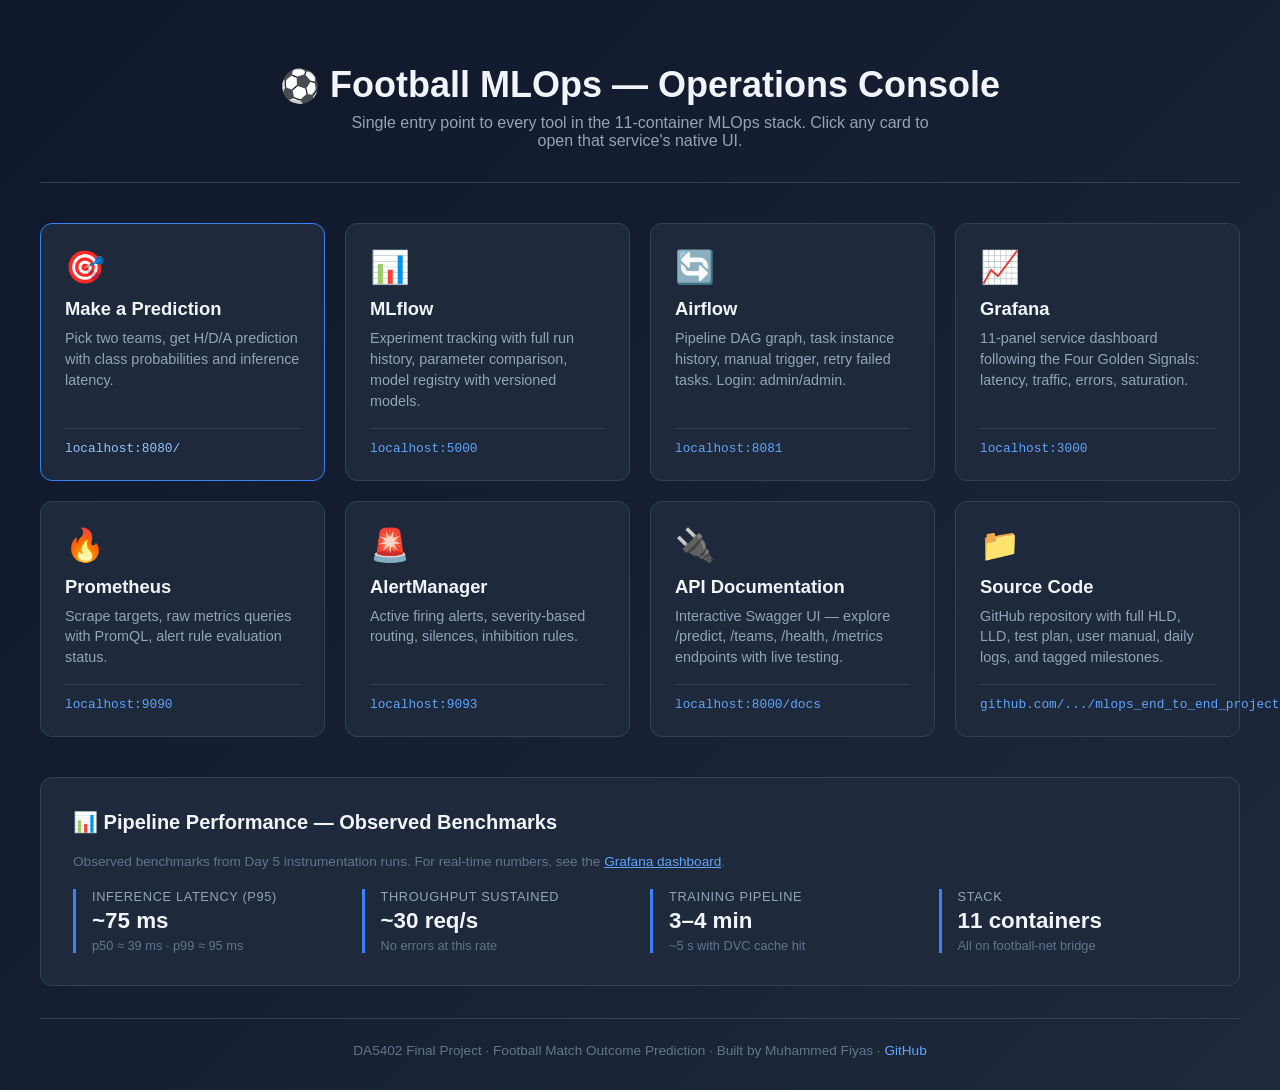
==== frontend/templates/dashboard.html @ bcad50b8 "fix(frontend): correct misleading 'Live Numbers' wording on dashboard The pipeline performance secti" ====
<!DOCTYPE html>
<html lang="en">
<head>
<meta charset="UTF-8">
<meta name="viewport" content="width=device-width, initial-scale=1.0">
<title>Football MLOps — Operations Console</title>
<style>
  * { margin: 0; padding: 0; box-sizing: border-box; }
  body {
    font-family: -apple-system, BlinkMacSystemFont, "Segoe UI", Roboto, sans-serif;
    background: linear-gradient(135deg, #0f172a 0%, #1e293b 100%);
    color: #e2e8f0;
    min-height: 100vh;
    padding: 2rem 1rem;
  }
  .container { max-width: 1200px; margin: 0 auto; }
  header {
    text-align: center;
    margin-bottom: 2.5rem;
    padding: 2rem 1rem;
    border-bottom: 1px solid #334155;
  }
  header h1 {
    font-size: 2.25rem;
    color: #f1f5f9;
    margin-bottom: 0.5rem;
    font-weight: 700;
  }
  header h1 .icon { font-size: 2rem; }
  header p {
    color: #94a3b8;
    font-size: 1rem;
    max-width: 600px;
    margin: 0 auto;
  }
  .grid {
    display: grid;
    grid-template-columns: repeat(auto-fill, minmax(260px, 1fr));
    gap: 1.25rem;
    margin-bottom: 2.5rem;
  }
  .card {
    background: #1e293b;
    border: 1px solid #334155;
    border-radius: 12px;
    padding: 1.5rem;
    text-decoration: none;
    color: inherit;
    transition: transform 0.15s, border-color 0.15s, box-shadow 0.15s;
    display: flex;
    flex-direction: column;
    min-height: 180px;
  }
  .card:hover {
    transform: translateY(-3px);
    border-color: #3b82f6;
    box-shadow: 0 8px 24px rgba(59, 130, 246, 0.2);
  }
  .card-icon {
    font-size: 2rem;
    margin-bottom: 0.75rem;
  }
  .card-title {
    font-size: 1.15rem;
    font-weight: 600;
    color: #f1f5f9;
    margin-bottom: 0.5rem;
  }
  .card-desc {
    color: #94a3b8;
    font-size: 0.9rem;
    line-height: 1.45;
    margin-bottom: 1rem;
    flex-grow: 1;
  }
  .card-url {
    color: #60a5fa;
    font-family: "Monaco", "Menlo", monospace;
    font-size: 0.8rem;
    padding-top: 0.75rem;
    border-top: 1px solid #334155;
  }
  .card.primary { border-color: #3b82f6; }
  .card.primary .card-url { color: #93c5fd; }

  .summary-section {
    background: #1e293b;
    border: 1px solid #334155;
    border-radius: 12px;
    padding: 2rem;
    margin-bottom: 2rem;
  }
  .summary-section h2 {
    color: #f1f5f9;
    margin-bottom: 1.25rem;
    font-size: 1.25rem;
  }
  .summary-grid {
    display: grid;
    grid-template-columns: repeat(auto-fit, minmax(200px, 1fr));
    gap: 1.25rem;
  }
  .stat {
    border-left: 3px solid #3b82f6;
    padding-left: 1rem;
  }
  .stat-label {
    color: #94a3b8;
    font-size: 0.8rem;
    text-transform: uppercase;
    letter-spacing: 0.05em;
    margin-bottom: 0.25rem;
  }
  .stat-value {
    color: #f1f5f9;
    font-size: 1.4rem;
    font-weight: 600;
  }
  .stat-detail {
    color: #64748b;
    font-size: 0.8rem;
    margin-top: 0.25rem;
  }

  footer {
    text-align: center;
    color: #64748b;
    font-size: 0.85rem;
    padding-top: 1.5rem;
    border-top: 1px solid #334155;
  }
  footer a { color: #60a5fa; text-decoration: none; }
  footer a:hover { text-decoration: underline; }
</style>
</head>
<body>
<div class="container">
  <header>
    <h1><span class="icon">⚽</span> Football MLOps — Operations Console</h1>
    <p>Single entry point to every tool in the 11-container MLOps stack.
       Click any card to open that service's native UI.</p>
  </header>

  <div class="grid">
    <a href="/" class="card primary">
      <div class="card-icon">🎯</div>
      <div class="card-title">Make a Prediction</div>
      <div class="card-desc">Pick two teams, get H/D/A prediction with class probabilities and inference latency.</div>
      <div class="card-url">localhost:8080/</div>
    </a>

    <a href="http://localhost:5000" target="_blank" class="card">
      <div class="card-icon">📊</div>
      <div class="card-title">MLflow</div>
      <div class="card-desc">Experiment tracking with full run history, parameter comparison, model registry with versioned models.</div>
      <div class="card-url">localhost:5000</div>
    </a>

    <a href="http://localhost:8081" target="_blank" class="card">
      <div class="card-icon">🔄</div>
      <div class="card-title">Airflow</div>
      <div class="card-desc">Pipeline DAG graph, task instance history, manual trigger, retry failed tasks. Login: admin/admin.</div>
      <div class="card-url">localhost:8081</div>
    </a>

    <a href="http://localhost:3000" target="_blank" class="card">
      <div class="card-icon">📈</div>
      <div class="card-title">Grafana</div>
      <div class="card-desc">11-panel service dashboard following the Four Golden Signals: latency, traffic, errors, saturation.</div>
      <div class="card-url">localhost:3000</div>
    </a>

    <a href="http://localhost:9090" target="_blank" class="card">
      <div class="card-icon">🔥</div>
      <div class="card-title">Prometheus</div>
      <div class="card-desc">Scrape targets, raw metrics queries with PromQL, alert rule evaluation status.</div>
      <div class="card-url">localhost:9090</div>
    </a>

    <a href="http://localhost:9093" target="_blank" class="card">
      <div class="card-icon">🚨</div>
      <div class="card-title">AlertManager</div>
      <div class="card-desc">Active firing alerts, severity-based routing, silences, inhibition rules.</div>
      <div class="card-url">localhost:9093</div>
    </a>

    <a href="http://localhost:8000/docs" target="_blank" class="card">
      <div class="card-icon">🔌</div>
      <div class="card-title">API Documentation</div>
      <div class="card-desc">Interactive Swagger UI — explore /predict, /teams, /health, /metrics endpoints with live testing.</div>
      <div class="card-url">localhost:8000/docs</div>
    </a>

    <a href="https://github.com/muhammed786fiyas/mlops_end_to_end_project" target="_blank" class="card">
      <div class="card-icon">📁</div>
      <div class="card-title">Source Code</div>
      <div class="card-desc">GitHub repository with full HLD, LLD, test plan, user manual, daily logs, and tagged milestones.</div>
      <div class="card-url">github.com/.../mlops_end_to_end_project</div>
    </a>
  </div>

  <div class="summary-section">
    <h2>📊 Pipeline Performance — Observed Benchmarks</h2>
    <p style="color: #64748b; font-size: 0.85rem; margin-bottom: 1.25rem;">
      Observed benchmarks from Day 5 instrumentation runs. For real-time numbers, see the
      <a href="http://localhost:3000" target="_blank" style="color: #60a5fa;">Grafana dashboard</a>.
    </p>
    <div class="summary-grid">
      <div class="stat">
        <div class="stat-label">Inference Latency (p95)</div>
        <div class="stat-value">~75 ms</div>
        <div class="stat-detail">p50 ≈ 39 ms · p99 ≈ 95 ms</div>
      </div>
      <div class="stat">
        <div class="stat-label">Throughput Sustained</div>
        <div class="stat-value">~30 req/s</div>
        <div class="stat-detail">No errors at this rate</div>
      </div>
      <div class="stat">
        <div class="stat-label">Training Pipeline</div>
        <div class="stat-value">3–4 min</div>
        <div class="stat-detail">~5 s with DVC cache hit</div>
      </div>
      <div class="stat">
        <div class="stat-label">Stack</div>
        <div class="stat-value">11 containers</div>
        <div class="stat-detail">All on football-net bridge</div>
      </div>
    </div>
  </div>

  <footer>
    DA5402 Final Project · Football Match Outcome Prediction · Built by Muhammed Fiyas ·
    <a href="https://github.com/muhammed786fiyas/mlops_end_to_end_project" target="_blank">GitHub</a>
  </footer>
</div>
</body>
</html>
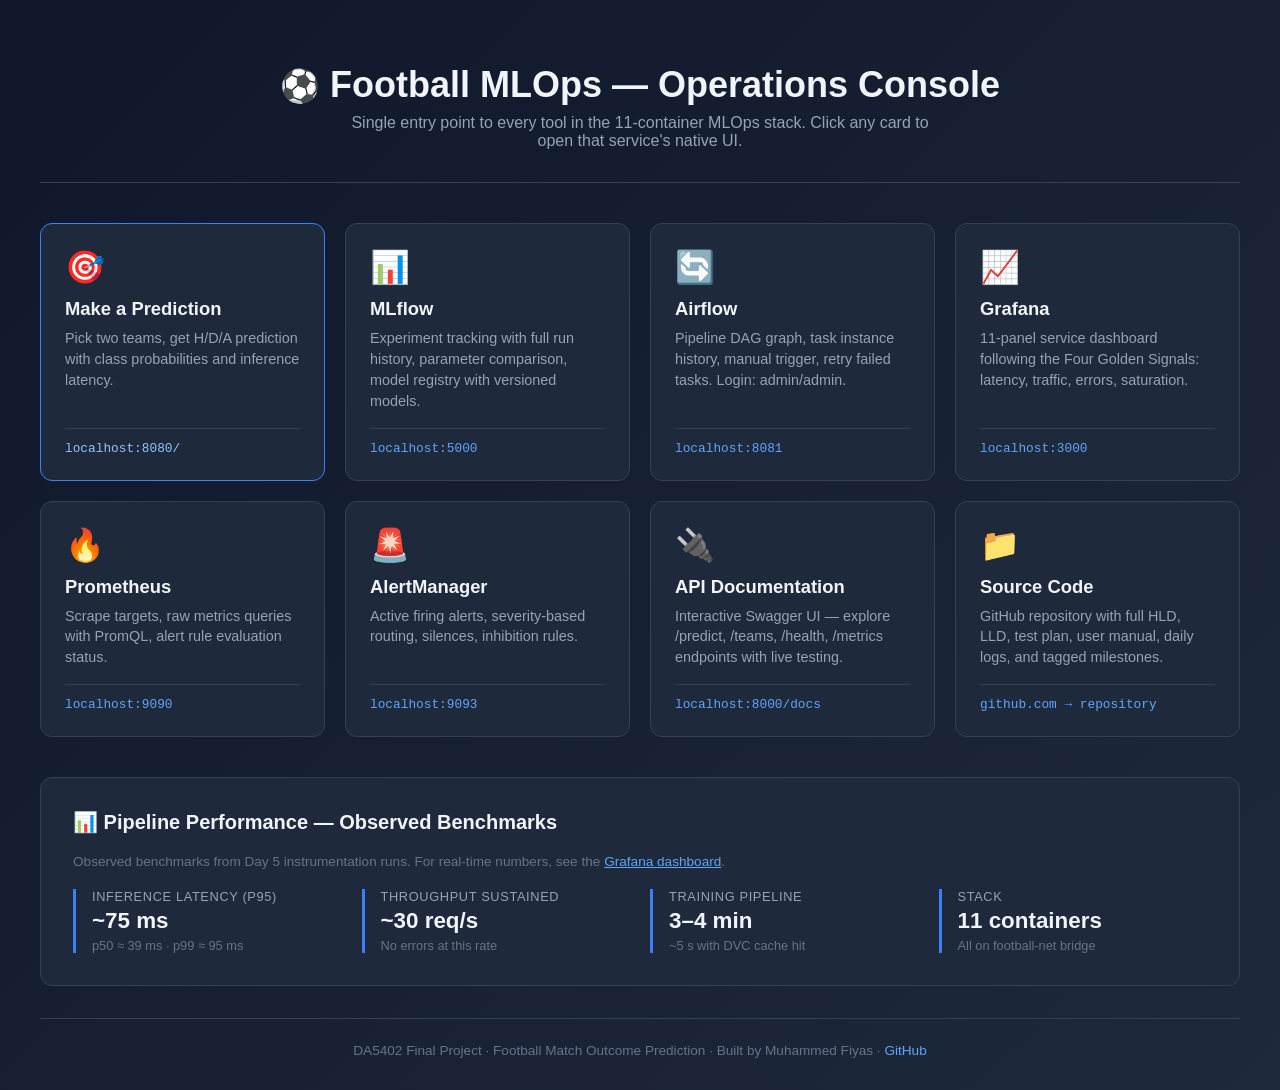
==== commit 009a624c: "docs(report): final 17-page PDF + 15 screenshots + dashboard CSS fix End-of-Day-7 deliverable bundle" ====
--- a/frontend/templates/dashboard.html
+++ b/frontend/templates/dashboard.html
@@ -79,6 +79,9 @@
     font-size: 0.8rem;
     padding-top: 0.75rem;
     border-top: 1px solid #334155;
+    overflow: hidden;
+    text-overflow: ellipsis;
+    white-space: nowrap;
   }
   .card.primary { border-color: #3b82f6; }
   .card.primary .card-url { color: #93c5fd; }
@@ -195,7 +198,7 @@
       <div class="card-icon">📁</div>
       <div class="card-title">Source Code</div>
       <div class="card-desc">GitHub repository with full HLD, LLD, test plan, user manual, daily logs, and tagged milestones.</div>
-      <div class="card-url">github.com/.../mlops_end_to_end_project</div>
+      <div class="card-url">github.com → repository</div>
     </a>
   </div>
 
